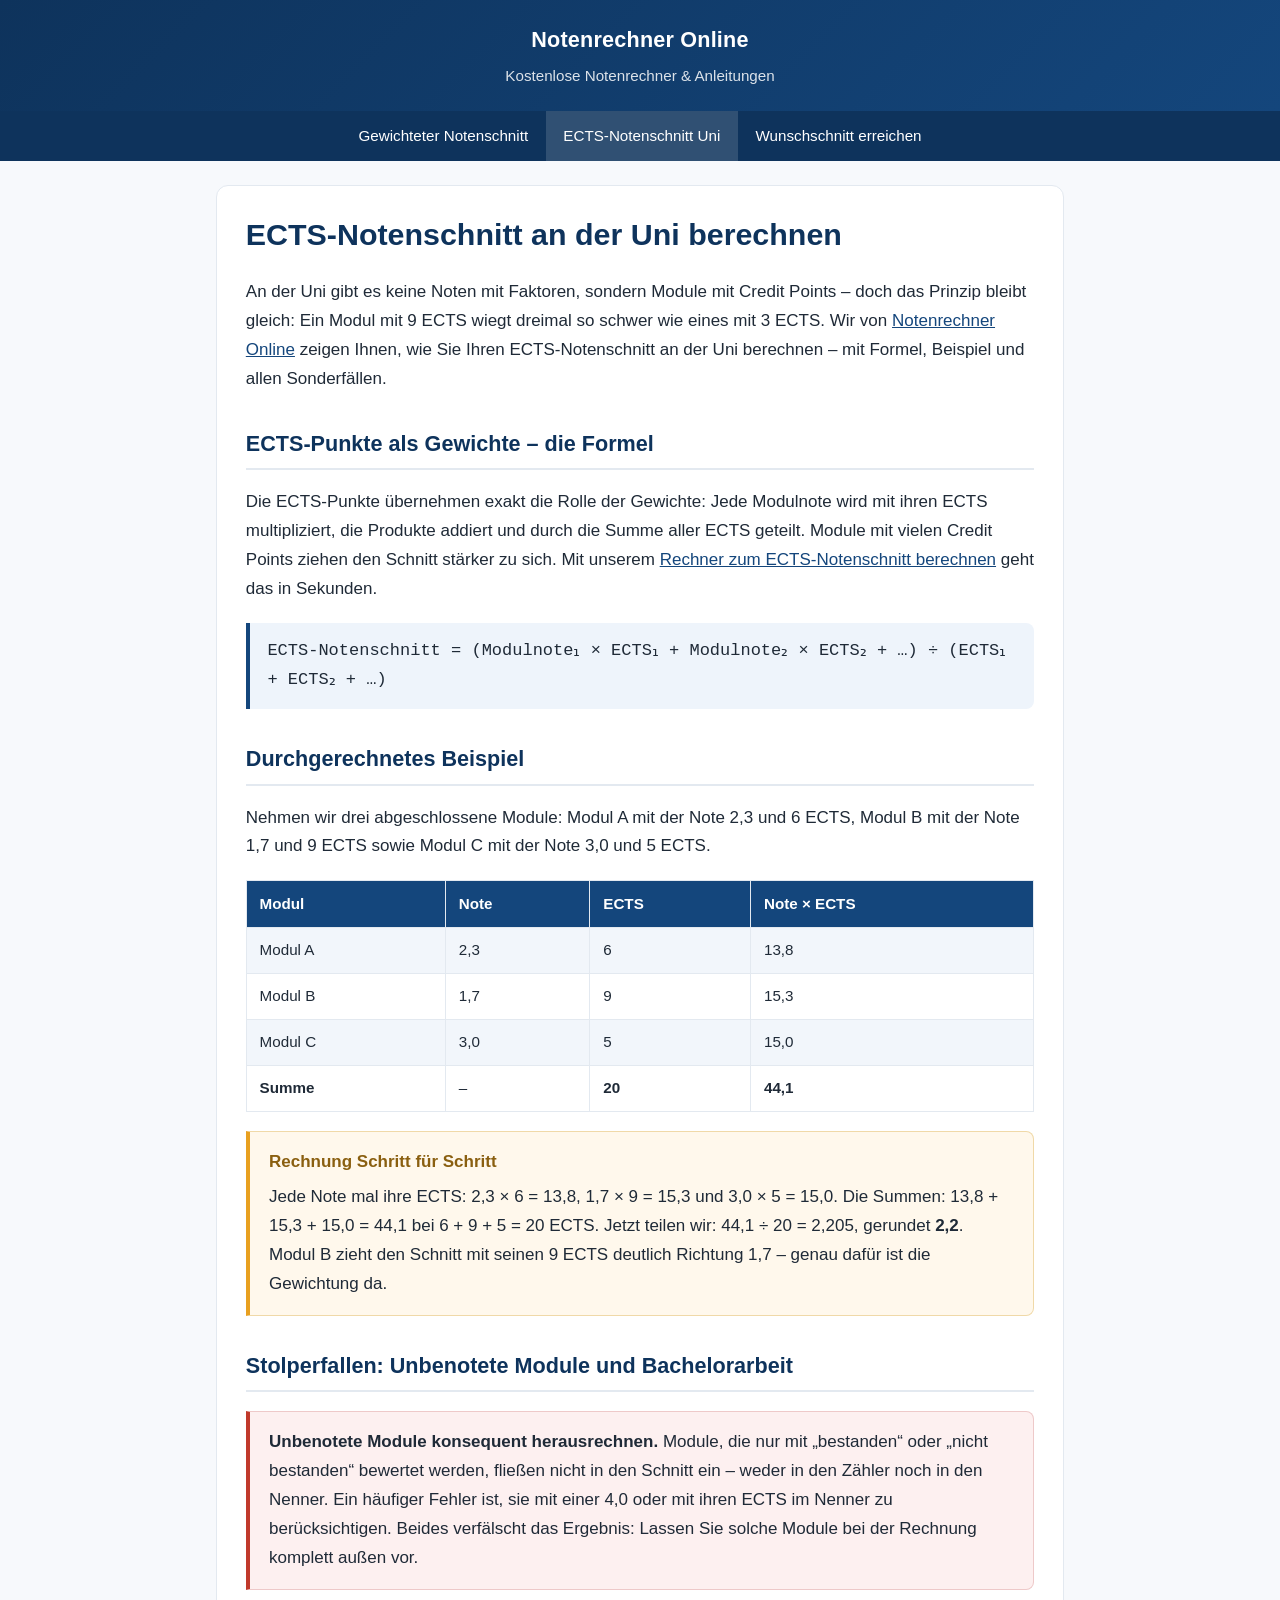
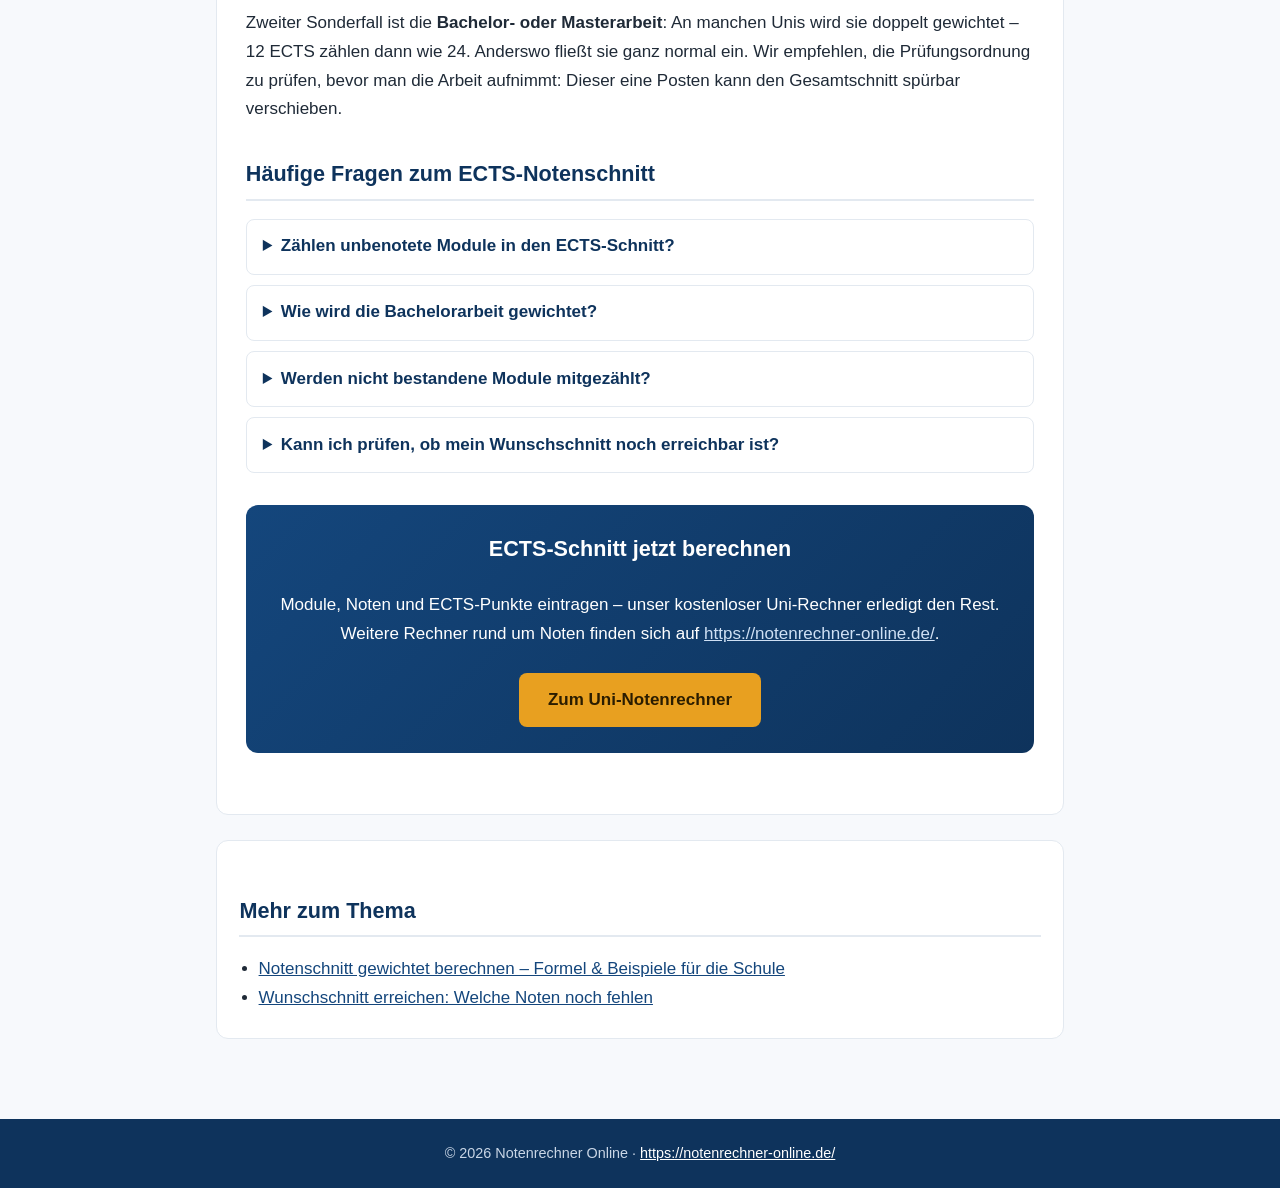
==== ects-notenschnitt-uni.html @ c9cb5106 "Add static Notenrechner hub pages" ====
<!DOCTYPE html>
<html lang="de">
<head>
<meta charset="UTF-8">
<meta name="viewport" content="width=device-width, initial-scale=1.0">
<title>ECTS-Notenschnitt an der Uni berechnen – So geht's</title>
<meta name="description" content="ECTS-Notenschnitt an der Uni berechnen: ECTS als Gewichte nutzen, Beispiel mit Rechnung und Sonderfälle wie unbenotete Module. Von Notenrechner Online.">
<link rel="stylesheet" href="style.css">
</head>
<body>
<header class="site">
  <div class="brand">Notenrechner Online</div>
  <div class="tagline">Kostenlose Notenrechner &amp; Anleitungen</div>
</header>
<nav class="top">
  <ul>
    <li><a href="index.html">Gewichteter Notenschnitt</a></li>
    <li><a href="ects-notenschnitt-uni.html" class="active">ECTS-Notenschnitt Uni</a></li>
    <li><a href="wunschschnitt-erreichen.html">Wunschschnitt erreichen</a></li>
  </ul>
</nav>
<main>
<article class="card">
<h1>ECTS-Notenschnitt an der Uni berechnen</h1>
<p>An der Uni gibt es keine Noten mit Faktoren, sondern Module mit Credit Points – doch das Prinzip bleibt gleich: Ein Modul mit 9 ECTS wiegt dreimal so schwer wie eines mit 3 ECTS. Wir von <a href="https://notenrechner-online.de/">Notenrechner Online</a> zeigen Ihnen, wie Sie Ihren ECTS-Notenschnitt an der Uni berechnen – mit Formel, Beispiel und allen Sonderfällen.</p>

<h2>ECTS-Punkte als Gewichte – die Formel</h2>
<p>Die ECTS-Punkte übernehmen exakt die Rolle der Gewichte: Jede Modulnote wird mit ihren ECTS multipliziert, die Produkte addiert und durch die Summe aller ECTS geteilt. Module mit vielen Credit Points ziehen den Schnitt stärker zu sich. Mit unserem <a href="https://notenrechner-online.de/notenrechner-uni/">Rechner zum ECTS-Notenschnitt berechnen</a> geht das in Sekunden.</p>
<div class="formula">ECTS-Notenschnitt = (Modulnote₁ × ECTS₁ + Modulnote₂ × ECTS₂ + …) ÷ (ECTS₁ + ECTS₂ + …)</div>

<h2>Durchgerechnetes Beispiel</h2>
<p>Nehmen wir drei abgeschlossene Module: Modul A mit der Note 2,3 und 6 ECTS, Modul B mit der Note 1,7 und 9 ECTS sowie Modul C mit der Note 3,0 und 5 ECTS.</p>
<table>
<tr><th>Modul</th><th>Note</th><th>ECTS</th><th>Note × ECTS</th></tr>
<tr><td>Modul A</td><td>2,3</td><td>6</td><td>13,8</td></tr>
<tr><td>Modul B</td><td>1,7</td><td>9</td><td>15,3</td></tr>
<tr><td>Modul C</td><td>3,0</td><td>5</td><td>15,0</td></tr>
<tr><td><strong>Summe</strong></td><td>–</td><td><strong>20</strong></td><td><strong>44,1</strong></td></tr>
</table>
<div class="example">
<strong class="t">Rechnung Schritt für Schritt</strong>
Jede Note mal ihre ECTS: 2,3 × 6 = 13,8, 1,7 × 9 = 15,3 und 3,0 × 5 = 15,0. Die Summen: 13,8 + 15,3 + 15,0 = 44,1 bei 6 + 9 + 5 = 20 ECTS. Jetzt teilen wir: 44,1 ÷ 20 = 2,205, gerundet <strong>2,2</strong>. Modul B zieht den Schnitt mit seinen 9 ECTS deutlich Richtung 1,7 – genau dafür ist die Gewichtung da.
</div>

<h2>Stolperfallen: Unbenotete Module und Bachelorarbeit</h2>
<div class="warn">
<strong>Unbenotete Module konsequent herausrechnen.</strong> Module, die nur mit „bestanden“ oder „nicht bestanden“ bewertet werden, fließen nicht in den Schnitt ein – weder in den Zähler noch in den Nenner. Ein häufiger Fehler ist, sie mit einer 4,0 oder mit ihren ECTS im Nenner zu berücksichtigen. Beides verfälscht das Ergebnis: Lassen Sie solche Module bei der Rechnung komplett außen vor.
</div>
<p>Zweiter Sonderfall ist die <strong>Bachelor- oder Masterarbeit</strong>: An manchen Unis wird sie doppelt gewichtet – 12 ECTS zählen dann wie 24. Anderswo fließt sie ganz normal ein. Wir empfehlen, die Prüfungsordnung zu prüfen, bevor man die Arbeit aufnimmt: Dieser eine Posten kann den Gesamtschnitt spürbar verschieben.</p>

<h2>Häufige Fragen zum ECTS-Notenschnitt</h2>
<div class="faq">
<details>
<summary>Zählen unbenotete Module in den ECTS-Schnitt?</summary>
<div><p>Nein. Module ohne Note – etwa Praktika oder Sprachkurse mit „bestanden“ – werden vollständig aus der Rechnung herausgenommen. Sie erhöhen weder den Zähler noch den Nenner. Nur benotete Module mit ECTS-Punkten zählen.</p></div>
</details>
<details>
<summary>Wie wird die Bachelorarbeit gewichtet?</summary>
<div><p>Das regelt die Prüfungsordnung: Meist fließt die Arbeit einfach mit ihren ECTS ein, an manchen Unis doppelt – 12 ECTS zählen dann wie 24. Ein Blick in die Ordnung des eigenen Studiengangs schafft Klarheit, bevor man rechnet.</p></div>
</details>
<details>
<summary>Werden nicht bestandene Module mitgezählt?</summary>
<div><p>Nur bestandene Module fließen ein. Ein nicht bestandenes Modul taucht erst nach erfolgreicher Wiederholung in der Rechnung auf – je nach Ordnung mit der neuen oder der schlechteren Note.</p></div>
</details>
<details>
<summary>Kann ich prüfen, ob mein Wunschschnitt noch erreichbar ist?</summary>
<div><p>Ja, mit einer Rückwärtsrechnung: Aus dem aktuellen Schnitt, den bereits erbrachten ECTS und den noch offenen ECTS lässt sich berechnen, welche Noten noch gebraucht werden. Wie das geht, erklären wir auf unserer Seite <a href="wunschschnitt-erreichen.html">Wunschschnitt erreichen</a>.</p></div>
</details>
</div>

<div class="cta">
<h2>ECTS-Schnitt jetzt berechnen</h2>
<p>Module, Noten und ECTS-Punkte eintragen – unser kostenloser Uni-Rechner erledigt den Rest. Weitere Rechner rund um Noten finden sich auf <a class="alt" href="https://notenrechner-online.de/">https://notenrechner-online.de/</a>.</p>
<a class="btn" href="https://notenrechner-online.de/notenrechner-uni/">Zum Uni-Notenrechner</a>
</div>
</article>

<section class="more">
<h2>Mehr zum Thema</h2>
<ul>
<li><a href="index.html">Notenschnitt gewichtet berechnen – Formel &amp; Beispiele für die Schule</a></li>
<li><a href="wunschschnitt-erreichen.html">Wunschschnitt erreichen: Welche Noten noch fehlen</a></li>
</ul>
</section>
</main>
<footer class="site">
© 2026 Notenrechner Online · <a href="https://notenrechner-online.de/">https://notenrechner-online.de/</a>
</footer>
</body>
</html>
---- style.css ----
/* Notenrechner Online – Cloudstack Mini-Sites. Clean, responsive, no external dependencies. */
:root{
  --bg:#f7f9fc; --card:#ffffff; --ink:#1f2a37; --muted:#5b6b7c;
  --brand:#14467c; --brand-dark:#0e335c; --accent:#e8a020; --line:#e3e9f0;
}
*{box-sizing:border-box}
html{scroll-behavior:smooth}
body{
  margin:0; background:var(--bg); color:var(--ink);
  font-family:-apple-system,BlinkMacSystemFont,"Segoe UI",Roboto,Helvetica,Arial,sans-serif;
  line-height:1.7; font-size:17px;
}
header.site{
  background:linear-gradient(135deg,var(--brand-dark),var(--brand));
  color:#fff; padding:1.4rem 1rem; text-align:center;
}
header.site .brand{font-size:1.35rem;font-weight:700;letter-spacing:.2px}
header.site .tagline{font-size:.95rem;opacity:.85;margin-top:.25rem}
nav.top{background:var(--brand-dark)}
nav.top ul{list-style:none;margin:0;padding:0;display:flex;flex-wrap:wrap;justify-content:center}
nav.top li{margin:0}
nav.top a{display:block;color:#fff;text-decoration:none;padding:.75rem 1.1rem;font-size:.95rem}
nav.top a:hover,nav.top a.active{background:rgba(255,255,255,.14)}
main{max-width:880px;margin:0 auto;padding:1.5rem 1rem 3rem}
article.card{background:var(--card);border:1px solid var(--line);border-radius:12px;padding:1.8rem;margin-bottom:1.6rem}
h1{font-size:1.9rem;line-height:1.25;color:var(--brand-dark);margin-top:0}
h2{font-size:1.35rem;color:var(--brand-dark);margin-top:2rem;border-bottom:2px solid var(--line);padding-bottom:.35rem}
h3{font-size:1.1rem;color:var(--brand);margin-top:1.4rem}
p{margin:.9rem 0}
a{color:var(--brand)}
a:hover{color:var(--accent)}
table{width:100%;border-collapse:collapse;margin:1.2rem 0;font-size:.95rem}
th,td{border:1px solid var(--line);padding:.6rem .8rem;text-align:left}
th{background:var(--brand);color:#fff}
tr:nth-child(even) td{background:#f2f6fb}
.formula{background:#eef4fb;border-left:4px solid var(--brand);padding:.9rem 1.1rem;margin:1.2rem 0;font-family:ui-monospace,SFMono-Regular,Menlo,Consolas,monospace;border-radius:0 8px 8px 0}
.example{background:#fff8ec;border:1px solid #f0d9a8;border-left:4px solid var(--accent);padding:1rem 1.2rem;margin:1.2rem 0;border-radius:0 8px 8px 0}
.example strong.t{display:block;color:#8a5f10;margin-bottom:.4rem}
.warn{background:#fdf0f0;border:1px solid #eec9c9;border-left:4px solid #c0392b;padding:1rem 1.2rem;margin:1.2rem 0;border-radius:0 8px 8px 0}
.cta{background:linear-gradient(135deg,var(--brand),var(--brand-dark));color:#fff;border-radius:12px;padding:1.6rem;text-align:center;margin:2rem 0}
.cta h2{color:#fff;border:none;margin-top:0}
.cta a.btn{display:inline-block;background:var(--accent);color:#2b1d00;font-weight:700;text-decoration:none;padding:.8rem 1.8rem;border-radius:8px;margin-top:.6rem}
.cta a.btn:hover{background:#f5b73c}
.cta a.alt{color:#cfe0f4}
.faq details{border:1px solid var(--line);border-radius:8px;margin:.6rem 0;background:#fff}
.faq summary{cursor:pointer;padding:.8rem 1rem;font-weight:600;color:var(--brand-dark)}
.faq details div{padding:0 1rem 1rem}
.more{background:var(--card);border:1px solid var(--line);border-radius:12px;padding:1.2rem 1.4rem}
.more ul{margin:.4rem 0;padding-left:1.2rem}
footer.site{background:var(--brand-dark);color:#c9d6e6;text-align:center;padding:1.4rem 1rem;font-size:.9rem;margin-top:2rem}
footer.site a{color:#fff}
@media (max-width:640px){
  body{font-size:16px}
  h1{font-size:1.55rem}
  article.card{padding:1.2rem}
  table{font-size:.85rem}
  th,td{padding:.45rem .55rem}
}
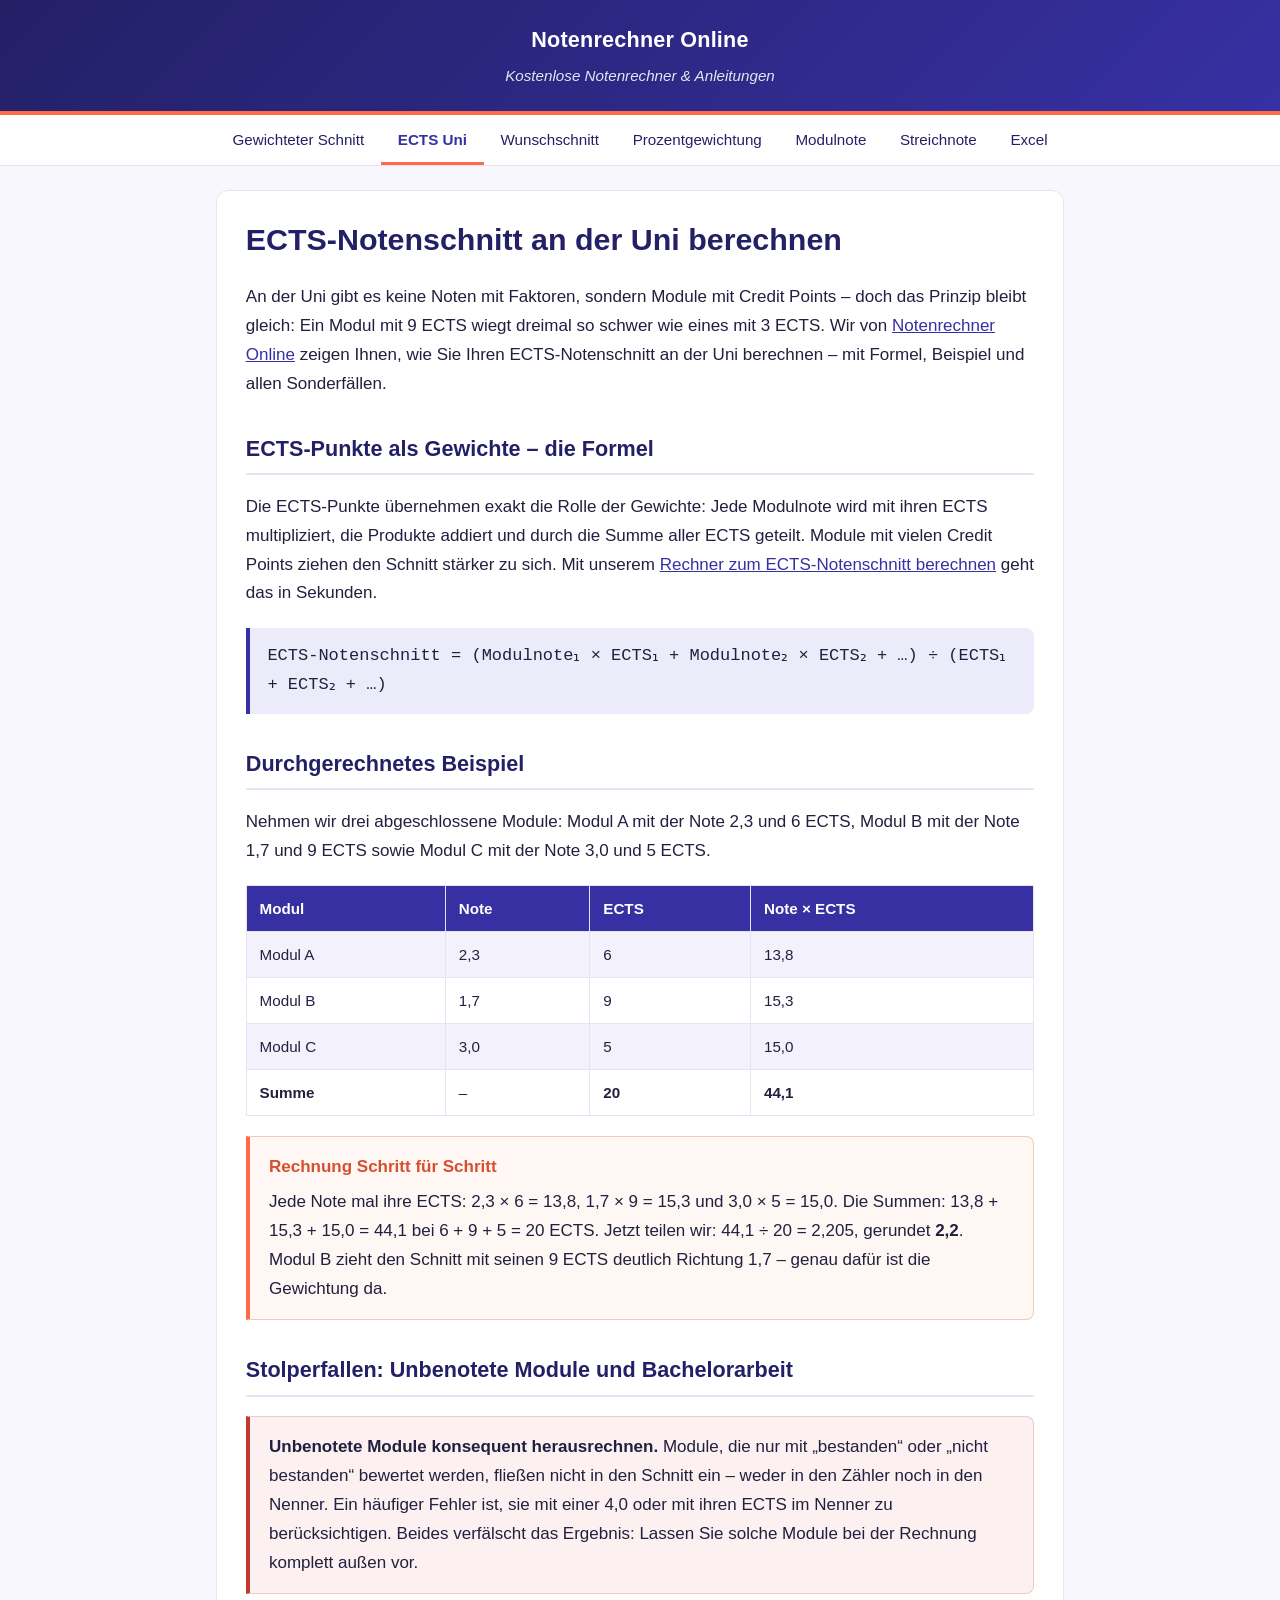
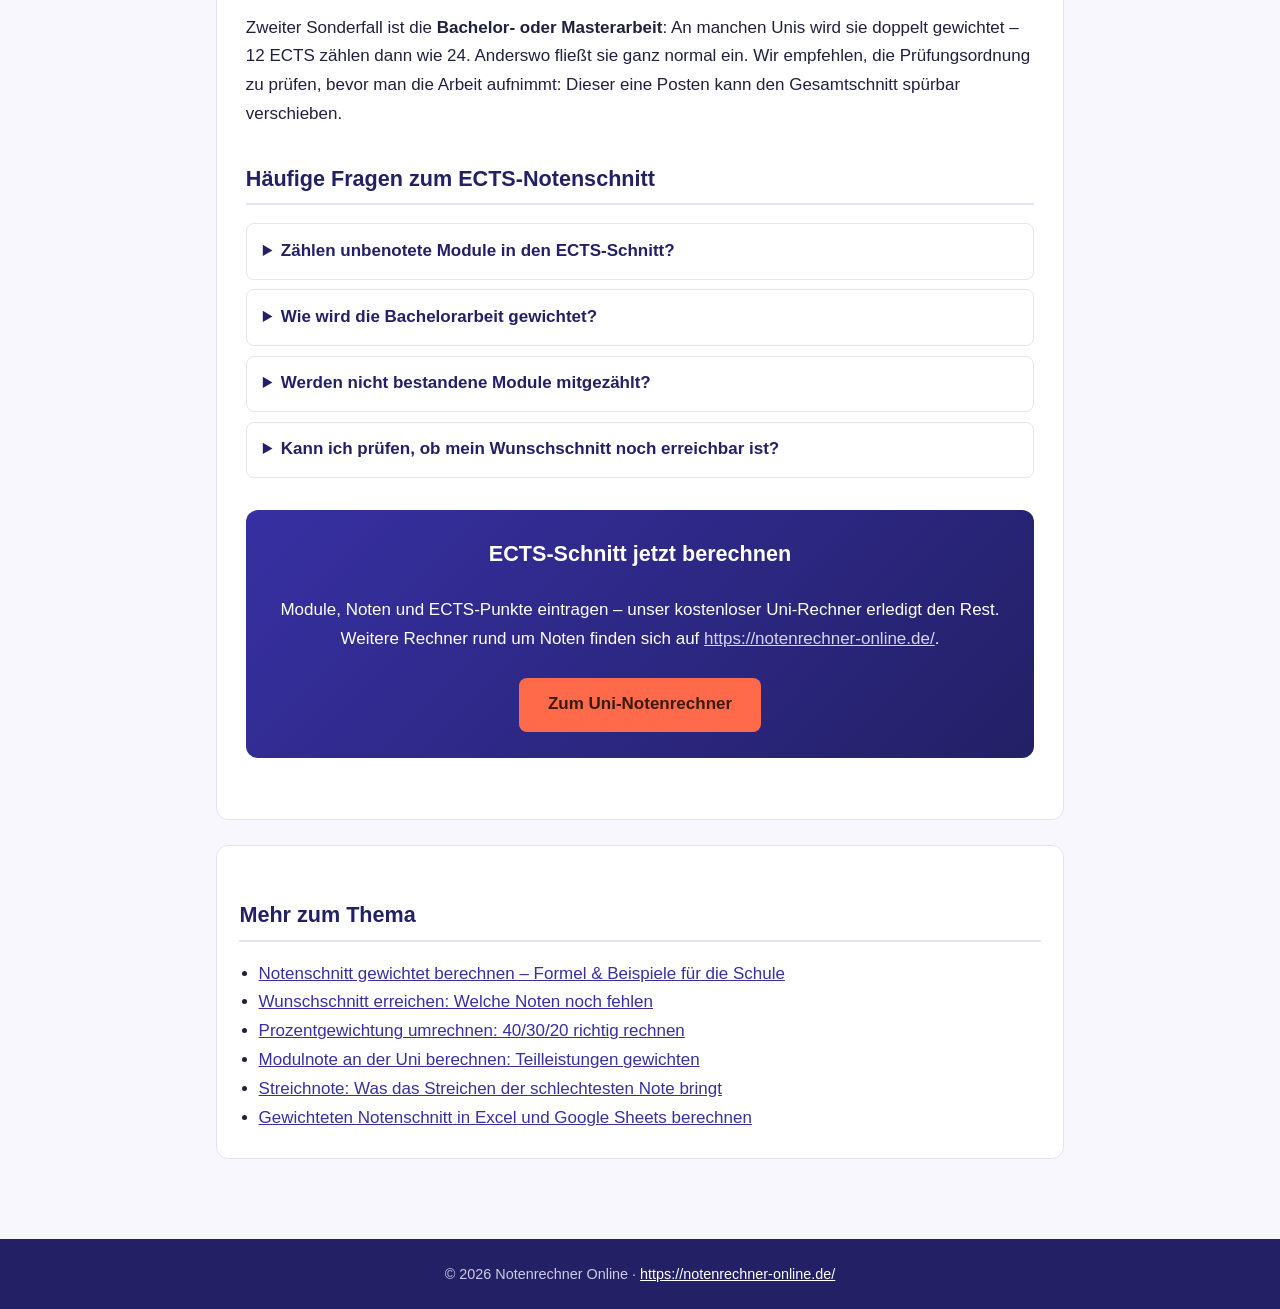
==== commit 1103054c: "Expand hub to 7 pages" ====
--- a/ects-notenschnitt-uni.html
+++ b/ects-notenschnitt-uni.html
@@ -14,9 +14,13 @@
 </header>
 <nav class="top">
   <ul>
-    <li><a href="index.html">Gewichteter Notenschnitt</a></li>
-    <li><a href="ects-notenschnitt-uni.html" class="active">ECTS-Notenschnitt Uni</a></li>
-    <li><a href="wunschschnitt-erreichen.html">Wunschschnitt erreichen</a></li>
+    <li><a href="index.html">Gewichteter Schnitt</a></li>
+    <li><a href="ects-notenschnitt-uni.html" class="active">ECTS Uni</a></li>
+    <li><a href="wunschschnitt-erreichen.html">Wunschschnitt</a></li>
+    <li><a href="prozent-gewichtung-umrechnen.html">Prozentgewichtung</a></li>
+    <li><a href="modulnote-berechnen.html">Modulnote</a></li>
+    <li><a href="streichnote-effekt.html">Streichnote</a></li>
+    <li><a href="schnitt-in-excel.html">Excel</a></li>
   </ul>
 </nav>
 <main>
@@ -80,6 +84,10 @@
 <ul>
 <li><a href="index.html">Notenschnitt gewichtet berechnen – Formel &amp; Beispiele für die Schule</a></li>
 <li><a href="wunschschnitt-erreichen.html">Wunschschnitt erreichen: Welche Noten noch fehlen</a></li>
+<li><a href="prozent-gewichtung-umrechnen.html">Prozentgewichtung umrechnen: 40/30/20 richtig rechnen</a></li>
+<li><a href="modulnote-berechnen.html">Modulnote an der Uni berechnen: Teilleistungen gewichten</a></li>
+<li><a href="streichnote-effekt.html">Streichnote: Was das Streichen der schlechtesten Note bringt</a></li>
+<li><a href="schnitt-in-excel.html">Gewichteten Notenschnitt in Excel und Google Sheets berechnen</a></li>
 </ul>
 </section>
 </main>
--- a/style.css
+++ b/style.css
@@ -1,7 +1,7 @@
-/* Notenrechner Online – Cloudstack Mini-Sites. Clean, responsive, no external dependencies. */
+/* Notenrechner Online – Cloudstack Mini-Sites. Indigo Academic identity. Clean, fast, mobile-friendly, no external dependencies. */
 :root{
-  --bg:#f7f9fc; --card:#ffffff; --ink:#1f2a37; --muted:#5b6b7c;
-  --brand:#14467c; --brand-dark:#0e335c; --accent:#e8a020; --line:#e3e9f0;
+  --bg:#f7f7fd; --card:#ffffff; --ink:#20203f; --muted:#5f5d8f;
+  --brand:#3730a3; --brand-dark:#232066; --accent:#ff6b4a; --accent-deep:#d84f30; --line:#e5e4f5;
 }
 *{box-sizing:border-box}
 html{scroll-behavior:smooth}
@@ -13,14 +13,16 @@
 header.site{
   background:linear-gradient(135deg,var(--brand-dark),var(--brand));
   color:#fff; padding:1.4rem 1rem; text-align:center;
+  border-bottom:4px solid var(--accent);
 }
 header.site .brand{font-size:1.35rem;font-weight:700;letter-spacing:.2px}
-header.site .tagline{font-size:.95rem;opacity:.85;margin-top:.25rem}
-nav.top{background:var(--brand-dark)}
+header.site .tagline{font-size:.95rem;opacity:.88;margin-top:.25rem;font-style:italic}
+nav.top{background:var(--card);border-bottom:1px solid var(--line)}
 nav.top ul{list-style:none;margin:0;padding:0;display:flex;flex-wrap:wrap;justify-content:center}
 nav.top li{margin:0}
-nav.top a{display:block;color:#fff;text-decoration:none;padding:.75rem 1.1rem;font-size:.95rem}
-nav.top a:hover,nav.top a.active{background:rgba(255,255,255,.14)}
+nav.top a{display:block;color:var(--brand-dark);text-decoration:none;padding:.75rem 1.05rem .55rem;font-size:.95rem;border-bottom:3px solid transparent}
+nav.top a:hover{color:var(--brand)}
+nav.top a.active{color:var(--brand);font-weight:700;border-bottom-color:var(--accent)}
 main{max-width:880px;margin:0 auto;padding:1.5rem 1rem 3rem}
 article.card{background:var(--card);border:1px solid var(--line);border-radius:12px;padding:1.8rem;margin-bottom:1.6rem}
 h1{font-size:1.9rem;line-height:1.25;color:var(--brand-dark);margin-top:0}
@@ -32,22 +34,27 @@
 table{width:100%;border-collapse:collapse;margin:1.2rem 0;font-size:.95rem}
 th,td{border:1px solid var(--line);padding:.6rem .8rem;text-align:left}
 th{background:var(--brand);color:#fff}
-tr:nth-child(even) td{background:#f2f6fb}
-.formula{background:#eef4fb;border-left:4px solid var(--brand);padding:.9rem 1.1rem;margin:1.2rem 0;font-family:ui-monospace,SFMono-Regular,Menlo,Consolas,monospace;border-radius:0 8px 8px 0}
-.example{background:#fff8ec;border:1px solid #f0d9a8;border-left:4px solid var(--accent);padding:1rem 1.2rem;margin:1.2rem 0;border-radius:0 8px 8px 0}
-.example strong.t{display:block;color:#8a5f10;margin-bottom:.4rem}
+tr:nth-child(even) td{background:#f3f2fc}
+.formula{background:#ecebfa;border-left:4px solid var(--brand);padding:.9rem 1.1rem;margin:1.2rem 0;font-family:ui-monospace,SFMono-Regular,Menlo,Consolas,monospace;border-radius:0 8px 8px 0}
+.example{background:#fff7f4;border:1px solid #f5c9b8;border-left:4px solid var(--accent);padding:1rem 1.2rem;margin:1.2rem 0;border-radius:0 8px 8px 0}
+.example strong.t{display:block;color:var(--accent-deep);margin-bottom:.4rem}
 .warn{background:#fdf0f0;border:1px solid #eec9c9;border-left:4px solid #c0392b;padding:1rem 1.2rem;margin:1.2rem 0;border-radius:0 8px 8px 0}
+.statgrid{display:grid;grid-template-columns:repeat(3,1fr);gap:1rem;margin:1.3rem 0}
+.statgrid .stat{background:var(--card);border:1px solid var(--line);border-top:3px solid var(--accent);border-radius:10px;padding:1rem 1.1rem}
+.statgrid .stat .k{display:block;font-size:.78rem;text-transform:uppercase;letter-spacing:.6px;color:var(--muted);margin-bottom:.35rem}
+.statgrid .stat .v{display:block;font-size:1.28rem;font-weight:700;color:var(--brand-dark);line-height:1.3}
+.statgrid .stat .d{display:block;font-size:.88rem;color:var(--muted);margin-top:.3rem}
 .cta{background:linear-gradient(135deg,var(--brand),var(--brand-dark));color:#fff;border-radius:12px;padding:1.6rem;text-align:center;margin:2rem 0}
 .cta h2{color:#fff;border:none;margin-top:0}
-.cta a.btn{display:inline-block;background:var(--accent);color:#2b1d00;font-weight:700;text-decoration:none;padding:.8rem 1.8rem;border-radius:8px;margin-top:.6rem}
-.cta a.btn:hover{background:#f5b73c}
-.cta a.alt{color:#cfe0f4}
+.cta a.btn{display:inline-block;background:var(--accent);color:#3a1a0e;font-weight:700;text-decoration:none;padding:.8rem 1.8rem;border-radius:8px;margin-top:.6rem}
+.cta a.btn:hover{background:#ff8064}
+.cta a.alt{color:#d7d4f7}
 .faq details{border:1px solid var(--line);border-radius:8px;margin:.6rem 0;background:#fff}
 .faq summary{cursor:pointer;padding:.8rem 1rem;font-weight:600;color:var(--brand-dark)}
 .faq details div{padding:0 1rem 1rem}
 .more{background:var(--card);border:1px solid var(--line);border-radius:12px;padding:1.2rem 1.4rem}
 .more ul{margin:.4rem 0;padding-left:1.2rem}
-footer.site{background:var(--brand-dark);color:#c9d6e6;text-align:center;padding:1.4rem 1rem;font-size:.9rem;margin-top:2rem}
+footer.site{background:var(--brand-dark);color:#cdcbe8;text-align:center;padding:1.4rem 1rem;font-size:.9rem;margin-top:2rem}
 footer.site a{color:#fff}
 @media (max-width:640px){
   body{font-size:16px}
@@ -55,4 +62,5 @@
   article.card{padding:1.2rem}
   table{font-size:.85rem}
   th,td{padding:.45rem .55rem}
+  .statgrid{grid-template-columns:1fr}
 }
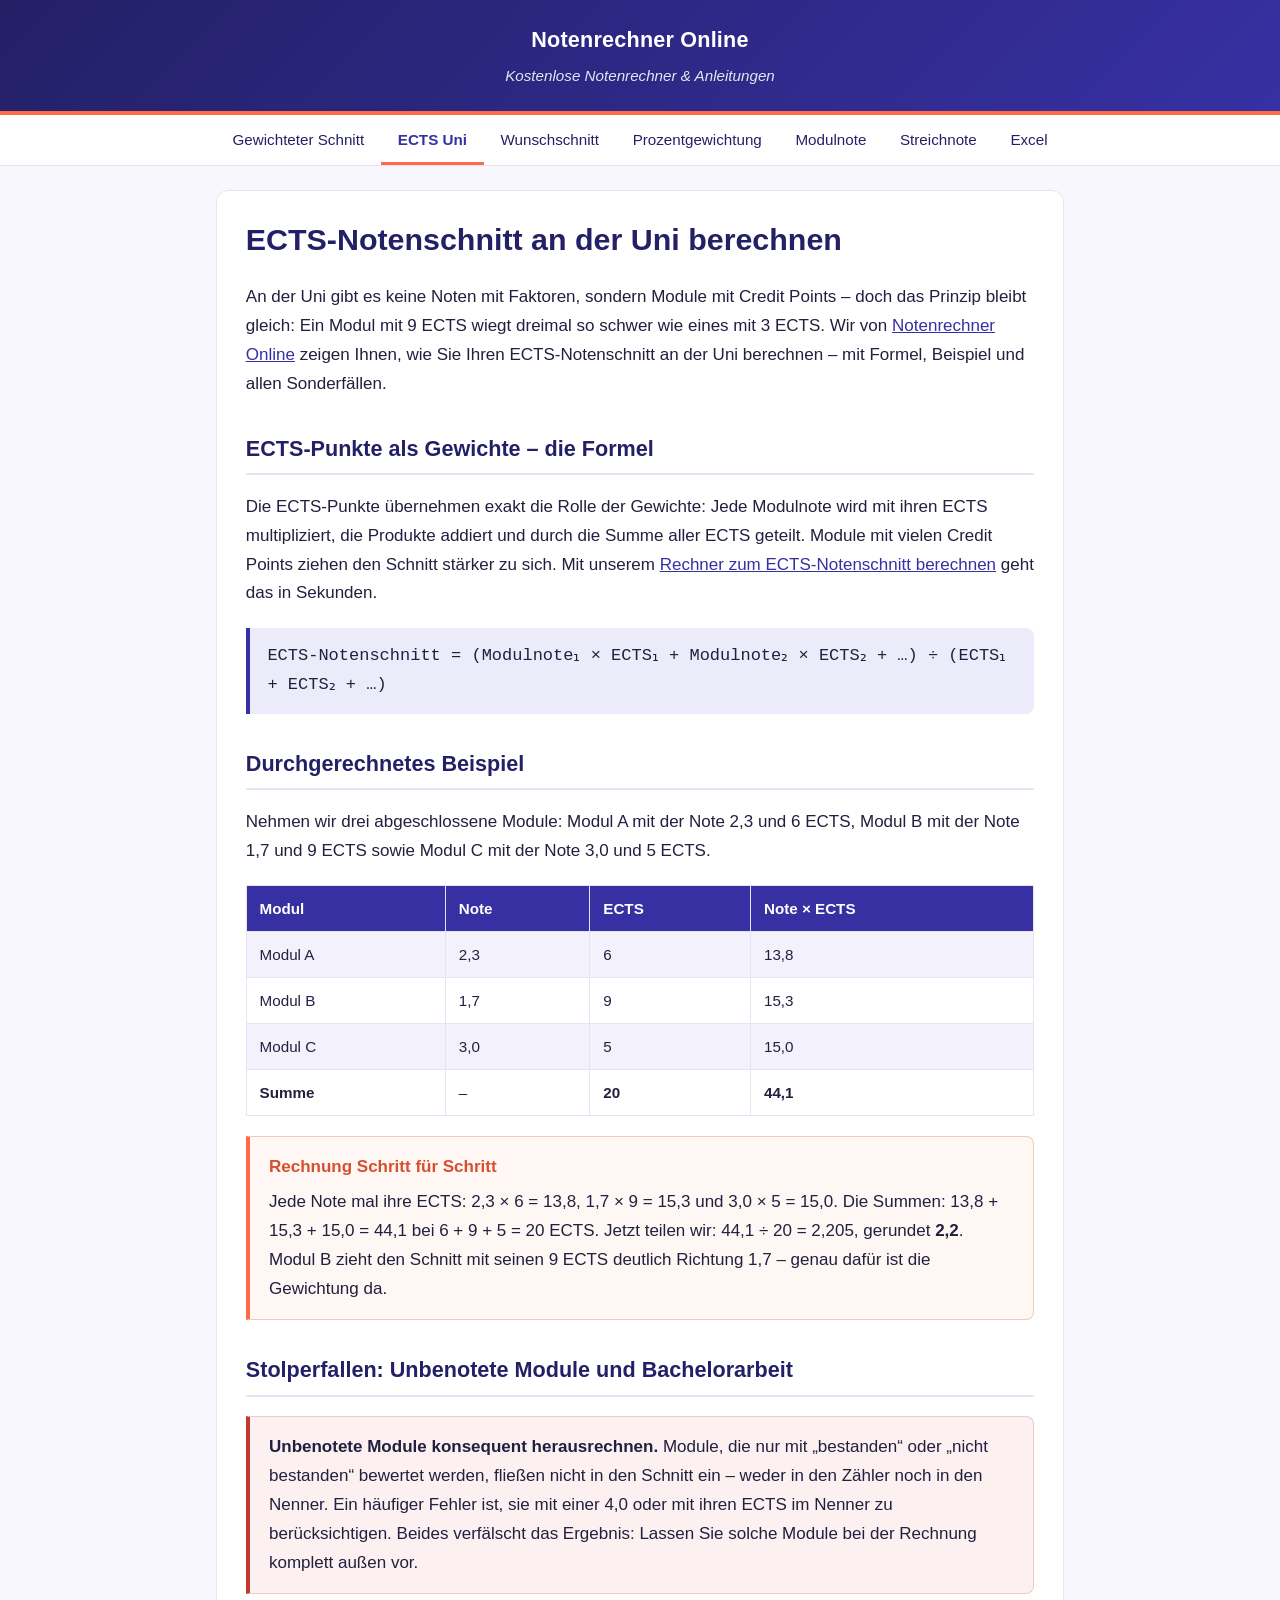
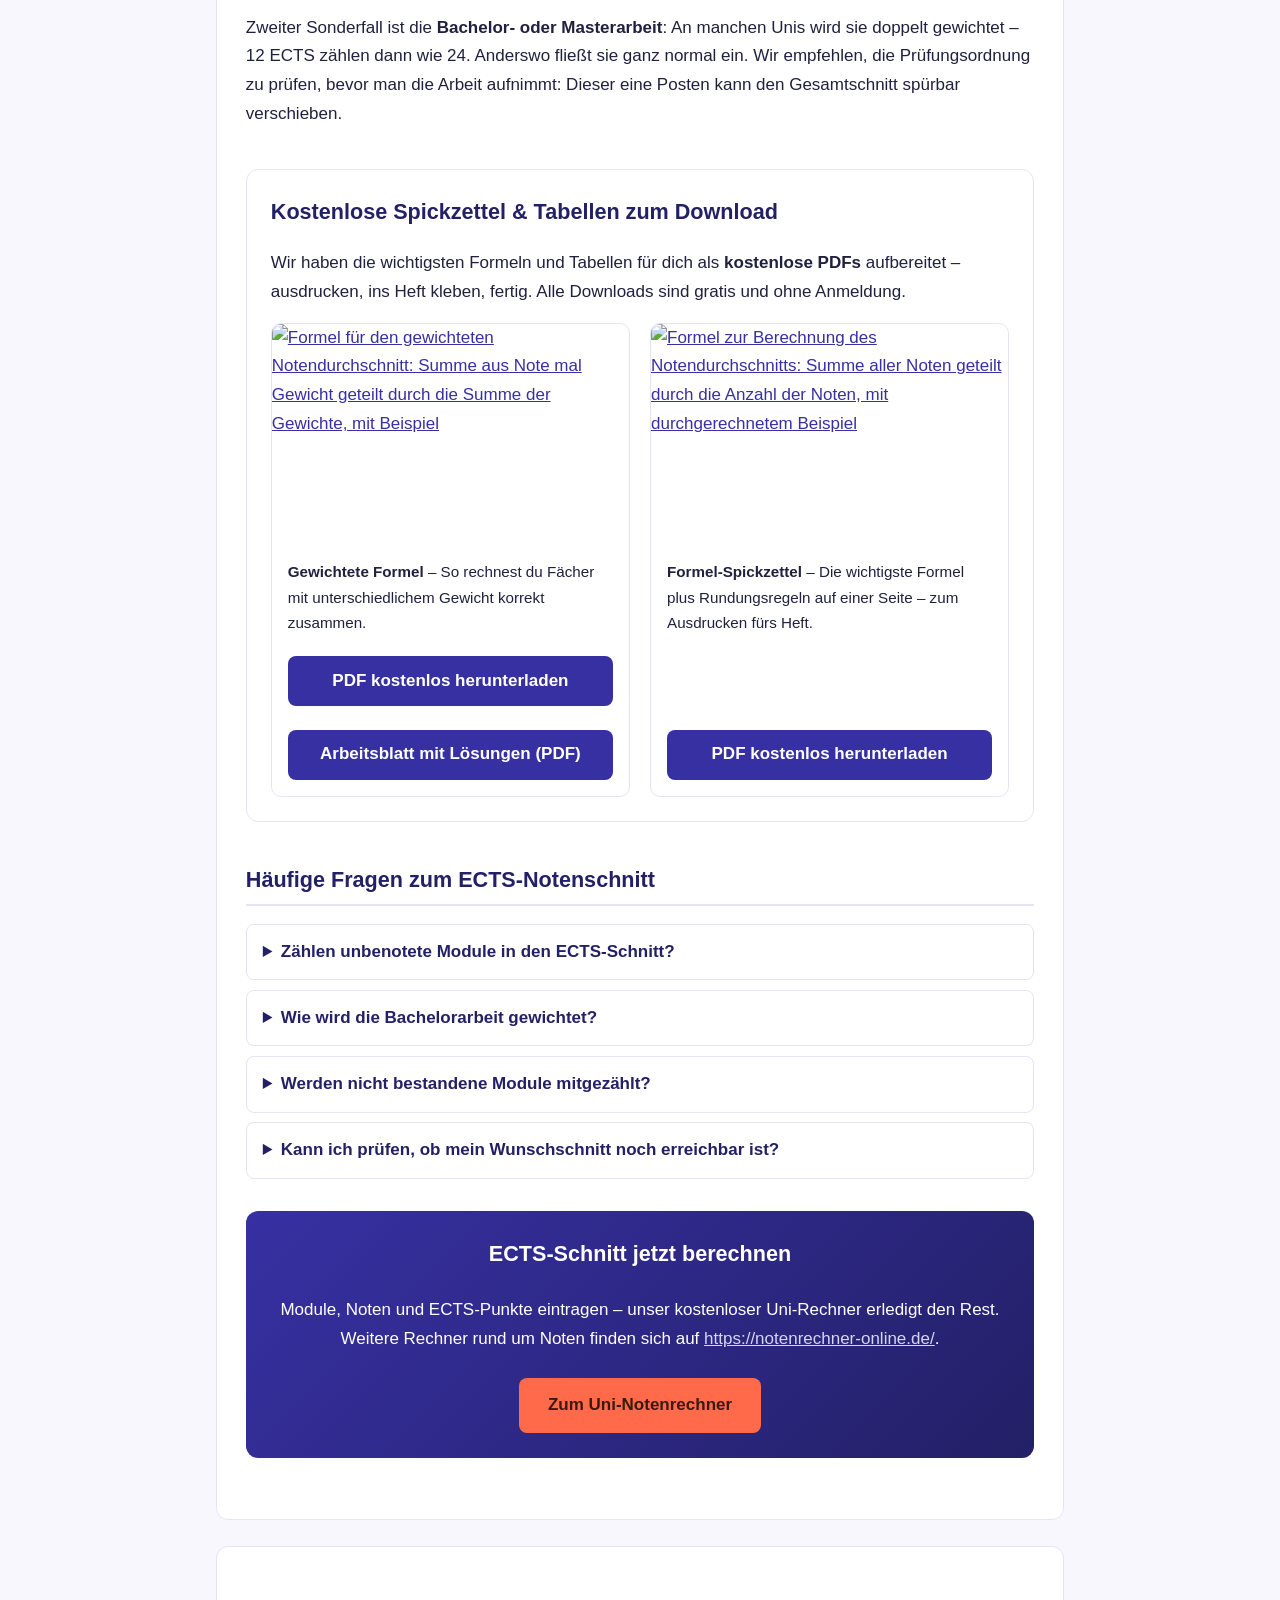
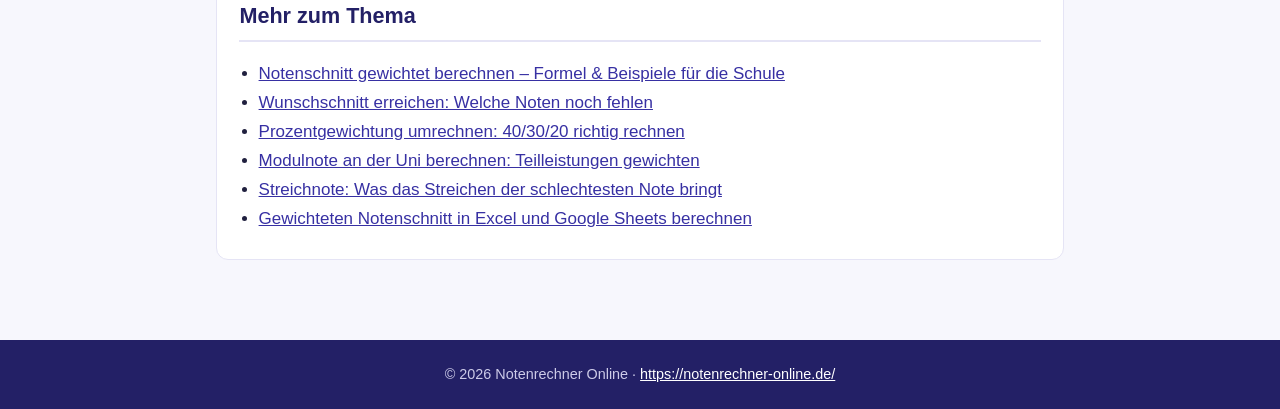
==== commit 71f70598: "Add resources section: formula/table graphics + downloadable PDFs" ====
--- a/ects-notenschnitt-uni.html
+++ b/ects-notenschnitt-uni.html
@@ -52,6 +52,24 @@
 </div>
 <p>Zweiter Sonderfall ist die <strong>Bachelor- oder Masterarbeit</strong>: An manchen Unis wird sie doppelt gewichtet – 12 ECTS zählen dann wie 24. Anderswo fließt sie ganz normal ein. Wir empfehlen, die Prüfungsordnung zu prüfen, bevor man die Arbeit aufnimmt: Dieser eine Posten kann den Gesamtschnitt spürbar verschieben.</p>
 
+<section class="ressourcen" aria-label="Kostenlose Downloads">
+<h2>Kostenlose Spickzettel &amp; Tabellen zum Download</h2>
+<p>Wir haben die wichtigsten Formeln und Tabellen f&uuml;r dich als <strong>kostenlose PDFs</strong> aufbereitet &ndash; ausdrucken, ins Heft kleben, fertig. Alle Downloads sind gratis und ohne Anmeldung.</p>
+<div class="resource-grid">
+<figure class="resource">
+<a href="assets/notendurchschnitt-formel-spickzettel.pdf" download><img src="assets/gewichteter-notendurchschnitt-formel.png" alt="Formel für den gewichteten Notendurchschnitt: Summe aus Note mal Gewicht geteilt durch die Summe der Gewichte, mit Beispiel" loading="lazy" width="1200" height="750"></a>
+<figcaption><strong>Gewichtete Formel</strong> &ndash; So rechnest du Fächer mit unterschiedlichem Gewicht korrekt zusammen.</figcaption>
+<a class="download-btn" href="assets/notendurchschnitt-formel-spickzettel.pdf" download>PDF kostenlos herunterladen</a>
+<a class="download-btn" href="assets/arbeitsblatt-notenschnitt-berechnen.pdf" download>Arbeitsblatt mit L&ouml;sungen (PDF)</a>
+</figure>
+<figure class="resource">
+<a href="assets/notendurchschnitt-formel-spickzettel.pdf" download><img src="assets/notendurchschnitt-formel-berechnen.png" alt="Formel zur Berechnung des Notendurchschnitts: Summe aller Noten geteilt durch die Anzahl der Noten, mit durchgerechnetem Beispiel" loading="lazy" width="1200" height="750"></a>
+<figcaption><strong>Formel-Spickzettel</strong> &ndash; Die wichtigste Formel plus Rundungsregeln auf einer Seite &ndash; zum Ausdrucken fürs Heft.</figcaption>
+<a class="download-btn" href="assets/notendurchschnitt-formel-spickzettel.pdf" download>PDF kostenlos herunterladen</a>
+</figure>
+</div>
+</section>
+
 <h2>Häufige Fragen zum ECTS-Notenschnitt</h2>
 <div class="faq">
 <details>
--- a/style.css
+++ b/style.css
@@ -64,3 +64,13 @@
   th,td{padding:.45rem .55rem}
   .statgrid{grid-template-columns:1fr}
 }
+
+/* Ressourcen / Downloads */
+.ressourcen { margin: 2.5rem 0; padding: 1.5rem; background: var(--card, #ffffff); border: 1px solid var(--line, #e5e4f5); border-radius: 12px; }
+.ressourcen h2 { margin-top: 0; border-bottom: none; padding-bottom: 0; }
+.resource-grid { display: grid; grid-template-columns: repeat(auto-fit, minmax(260px, 1fr)); gap: 1.25rem; margin-top: 1rem; }
+.resource { border: 1px solid var(--line, #e5e4f5); border-radius: 10px; overflow: hidden; background: #fff; display: flex; flex-direction: column; margin: 0; }
+.resource img { width: 100%; height: auto; display: block; }
+.resource figcaption { padding: .75rem 1rem; font-size: .95rem; color: var(--ink, #20203f); flex: 1; }
+.download-btn { display: inline-block; margin: .5rem 1rem 1rem; padding: .65rem 1.1rem; background: var(--brand, #3730a3); color: #fff !important; border-radius: 8px; text-decoration: none; font-weight: 700; text-align: center; }
+.download-btn:hover { background: var(--brand-dark, #232066); color: #fff; }
